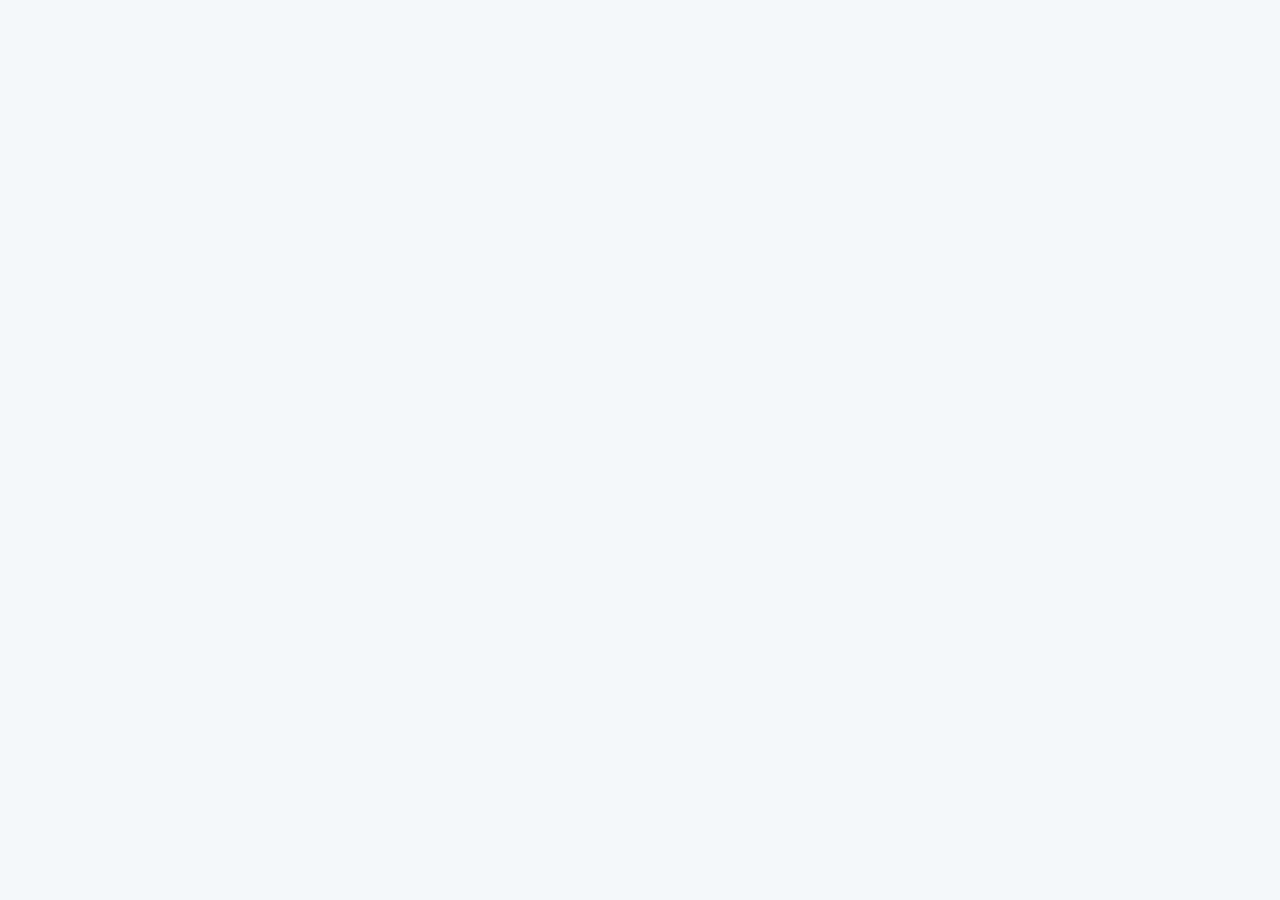
==== pages/login.html @ 06ba6242 "tayyor" ====
<!DOCTYPE html>
<html lang="en">
  <head>
    <meta charset="UTF-8" />
    <meta name="viewport" content="width=device-width, initial-scale=1.0" />
    <title>Document</title>
    <link rel="stylesheet" href="../css/min.css" />
  </head>
  <body></body>
</html>
---- css/min.css ----
@import url("https://fonts.googleapis.com/css2?family=Roboto:wght@400;500;700&display=swap");

:root {
  --roboto: "Roboto", sans-serif;
  --white: #ffffff;
  --black-alpha: rgba(0, 0, 0, 0.85);
  --text-sm: #444150;
  --01-bab-3: #01bab3;
  --bg-color: #f4f8fa;
}

* {
  margin: 0;
  padding: 0;
  box-sizing: border-box;
}

html {
  scroll-behavior: smooth;
}
body {
  background-color: var(--bg-color);
  font-family: var(--roboto);
  font-weight: 400;
}
/* input */
input::placeholder {
  opacity: 0.5;
}
.gander-label {
  opacity: 0.5;
}
input:focus {
  outline-color: #01bab3;
}
/* container */
.container {
  max-width: 1168px;
  margin: 0 auto;
}

.form-option {
  padding: 40px;
}
.navbar {
  width: 100%;
  background-color: var(--white);
  padding: 20px 0px;
  box-shadow: 0px 1px 1px rgba(0, 0, 0, 0.212);
}
.navigation {
  display: flex;
  justify-content: flex-start;
  align-items: center;
  height: 56px;
}
.logo-link {
  height: 56px;
  margin: 9px 352px 0px 0px;
}
.nav-list {
  height: 56px;
  display: flex;
  justify-content: flex-start;
  align-items: center;
  padding: 16px 0px;
  gap: 50px;
  margin-right: 28px;
}
.nav-link {
  color: rgba(0, 0, 0, 0.85);
  font-size: 18px;
  font-weight: 400;
  text-decoration: none;
  transition: all 0.8s;
}
.nav-link:hover {
  color: var(--text-sm);
}
.btn-group {
  display: flex;
  gap: 24px;
  align-items: center;
  height: 56px;
  padding: 16px 0px;
}
.btn-link {
  font-family: var(--roboto);
  font-size: 14px;
  font-weight: 400;
  color: rgba(0, 0, 0, 0.65);
  text-decoration: none;
  border-radius: 5px;
  border: 1px solid var(--text-sm);
  padding: 5px 10px;
  display: inline-block;
  text-align: center;
}
.btn-link:hover {
  background-color: #444150;
  color: white;
}
.w-71 {
  width: 71px;
}
.w-138 {
  width: 138px;
}
.w-55 {
  width: 55px;
}
span {
  color: #01bab3;
}
.form-option {
  width: 496px;
  height: 859px;
  text-align: center;
  border-radius: 10px;
  background: var(--White, #fff);
  box-shadow: 0px 4px 56px 0px rgba(0, 0, 0, 0.04),
    0px 12px 16px 0px rgba(0, 0, 0, 0.04);
  margin: 25px auto;
}
.logo-form {
  display: inline-block;
  padding-bottom: 24px;
}
.gander-label {
  border: 1px solid #01bab3;
}
.form__header {
  color: rgba(0, 0, 0, 0.85);
  font-family: var(--roboto);
  font-size: 29px;
  font-weight: 700;
  margin-bottom: 24px;
}
.form__paragriph {
  color: #444150;
  font-family: var(--roboto);
  font-size: 16px;
  font-style: normal;
  font-weight: 400;
  line-height: 26px; /* 162.5% */
  margin-bottom: 56px;
}
.form-link {
  color: var(--01-bab-3);
  font-family: var(--roboto);
  font-size: 16px;
  font-weight: 600;
  line-height: 26px; /* 162.5% */
  margin-left: 10px;
}
.form-name {
  display: flex;
  justify-content: space-between;
  gap: 16px;
  margin-bottom: 24px;
  color: #444150;
  font-family: var(--roboto);
  font-size: 16px;
  font-style: normal;
  font-weight: 600;
  line-height: 24px; /* 150% */
}
label {
  display: block;
  text-align: left;
}
.input-name {
  width: 200px;
  padding: 10px 10px 14px 16px;
  border-radius: 6px;
  border: 1px solid #d9d9d9;
  background: #fbfbfb;
  color: #444150;
  font-family: var(--roboto);
  font-size: 16px;
  font-weight: 400;
  line-height: 24px; /* 150% */
  margin-top: 8px;
}
.input-name::placeholder {
  text-transform: capitalize;
}
.brithday {
  display: block;
  width: 100%;
}
.brith-group {
  margin-bottom: 24px;
  color: #444150;
  font-family: var(--roboto);
  font-size: 16px;
  font-style: normal;
  font-weight: 600;
  line-height: 24px; /* 150% */
}
.brith-input {
  padding: 14px 16px;
  width: 100%;
  margin-top: 10px;
  border-radius: 6px;
  border: 1px solid #d9d9d9;
  background: #fbfbfb;
}
.gander-body {
  text-align: left;
  width: 100%;
  color: #444150;
  font-family: var(--roboto);
  font-size: 16px;
  font-style: normal;
  font-weight: 600;
  line-height: 24px; /* 150% */
}
.gander-main {
  display: flex;
  gap: 16px;
}
.gander-label {
  margin-bottom: 24px;
  border-radius: 4px;
  background: #fff;
  padding: 14px 16px;
  border-radius: 4px;
  border: 1px solid #d9d9d9;
  background: #fbfbfb;
  width: 200px;
  display: flex;
  align-items: center;
  gap: 20px;
}
.gander-input {
  width: 20px;
  height: 20px;
  background: var(--01-bab-3);
}
.gander-label:hover:checked {
  border: 2px solid var(--01-bab-3, #01bab3);
}
.sk-label {
  display: block;
  width: 100%;
  color: #444150;
  font-family: var(--roboto);
  font-size: 16px;
  font-style: normal;
  font-weight: 600;
  line-height: 24px; /* 150% */
  text-transform: capitalize;
}
.login-input,
.promo {
  margin-top: 10px;
  margin-bottom: 24px;
  width: 100%;
  display: inline-block;
  padding: 10px 10px 14px 16px;
  border-radius: 6px;
  border: 1px solid #d9d9d9;
  background: #fbfbfb;
  color: #444150;
  font-family: var(--roboto);
  font-size: 16px;
  font-weight: 400;
  line-height: 24px; /* 150% */
  margin-top: 8px;
}
.promo::placeholder {
  text-transform: capitalize;
}
.form-bottom {
  width: 100%;
  display: block;
}
.btn-form {
  width: 100%;
  margin-top: 10px;
  display: flex;
  gap: 24px;
  justify-content: center;
  align-items: center;
  color: var(--ffffff, #fff);
  text-align: center;
  font-family: var(--roboto);
  font-size: 18px;
  text-decoration: none;
  font-weight: 600;
  padding: 12px 151px;
  border-radius: 4px;
  background: var(--01-bab-3, #01bab3);
  border: none;
}
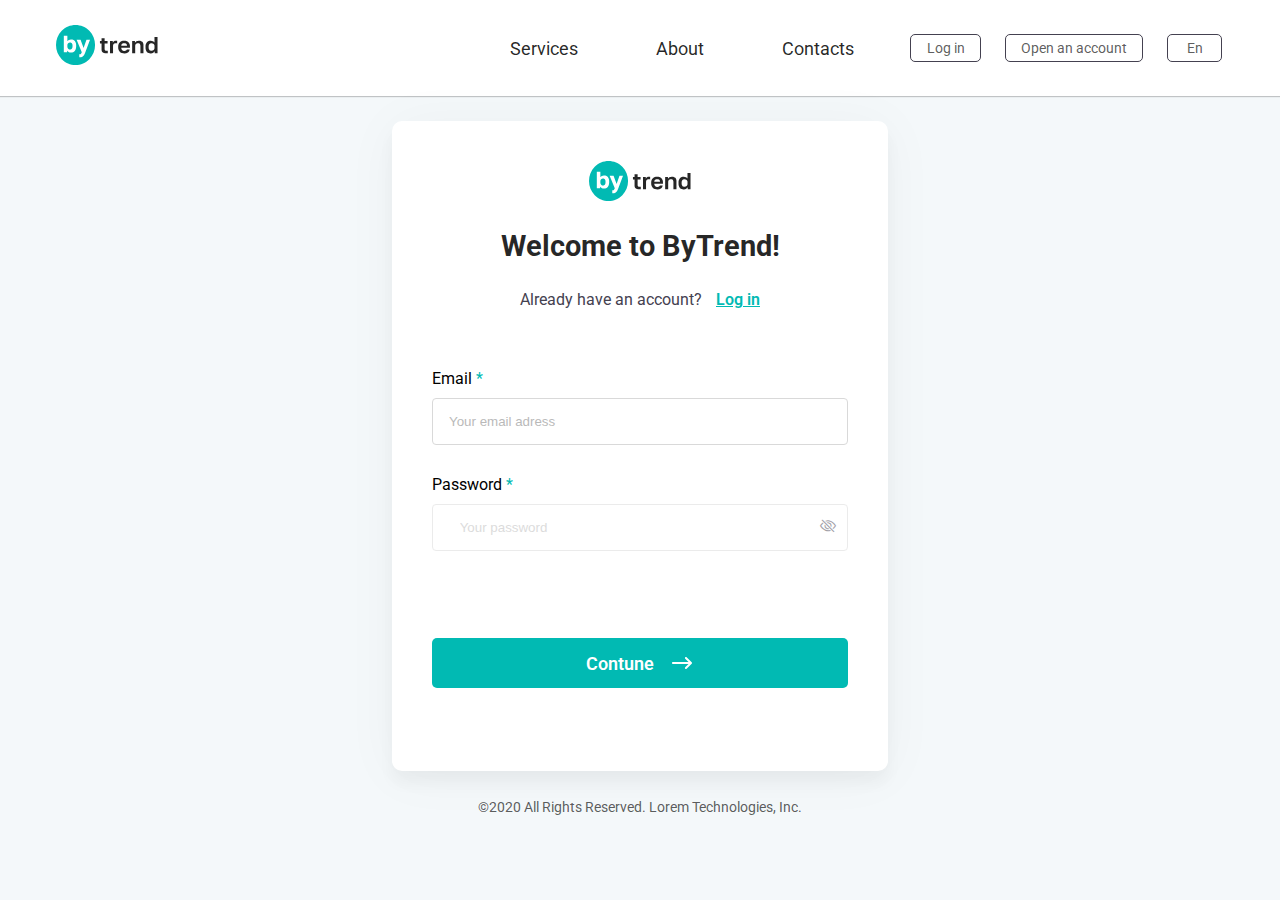
==== commit e17bbda6: "tayyor" ====
--- a/pages/login.html
+++ b/pages/login.html
@@ -3,8 +3,88 @@
   <head>
     <meta charset="UTF-8" />
     <meta name="viewport" content="width=device-width, initial-scale=1.0" />
-    <title>Document</title>
+    <title>Login-page</title>
+    <link rel="stylesheet" href="../css/login.css" />
+    <link
+      rel="stylesheet"
+      href="https://cdn.jsdelivr.net/npm/bootstrap-icons@1.3.0/font/bootstrap-icons.css" />
     <link rel="stylesheet" href="../css/min.css" />
   </head>
-  <body></body>
+  <body>
+    <header class="header">
+      <nav class="navbar">
+        <div class="container">
+          <div class="navigation">
+            <a href="#" class="logo-link">
+              <img src="../images/logo.svg" alt="logo" class="logo"
+            /></a>
+            <ul class="nav-list">
+              <li class="nav-list">
+                <a href="#" class="nav-link">Services</a>
+              </li>
+              <li class="nav-list"><a href="#" class="nav-link">About</a></li>
+              <li class="nav-list">
+                <a href="#" class="nav-link">Contacts</a>
+              </li>
+            </ul>
+            <div class="btn-group">
+              <a href="login.html" class="btn-link w-71">Log in</a>
+              <a href="#" class="btn-link w-138">Open an account</a
+              ><a href="#" class="btn-link w-55">En</a>
+            </div>
+          </div>
+        </div>
+      </nav>
+    </header>
+
+    <main class="main">
+      <div class="container">
+        <div class="form-option form-input-option">
+          <a href="#" class="logo-form">
+            <img src="../images/logo.svg" alt="" />
+          </a>
+          <h1 class="form__header">Welcome to ByTrend!</h1>
+          <p class="form__paragriph">
+            Already have an account? <a href="#" class="form-link">Log in</a>
+          </p>
+          <form action="">
+            <div class="mb-30">
+              <label for="email" class="email-label"
+                >Email <span>*</span>
+                <input
+                  type="email"
+                  name="email"
+                  id="email"
+                  placeholder="Your email adress"
+                  class="form-input-email" />
+              </label>
+            </div>
+            <div class="mb-56">
+              <label for="password">Password <span>*</span></label>
+              <div class="password-box">
+                <input
+                  type="password"
+                  id="password"
+                  placeholder="Your password" />
+                <i class="bi bi-eye-slash" id="toggle-password"></i>
+              </div>
+            </div>
+            <div>
+              <button type="submit" class="btn-submit">
+                contune <img src="../images/arrow-r.svg" alt="" />
+              </button>
+            </div>
+          </form>
+        </div>
+      </div>
+    </main>
+    <footer>
+      <div class="container">
+        <p class="footer-paragriph">
+          ©2020 All Rights Reserved. Lorem Technologies, Inc.
+        </p>
+      </div>
+    </footer>
+    <script src="../js/main.js"></script>
+  </body>
 </html>
--- a/css/login.css
+++ b/css/login.css
@@ -0,0 +1,80 @@
+* {
+  margin: 0;
+  padding: 0;
+  box-sizing: border-box;
+}
+.form-input-option {
+  height: 650px !important;
+}
+.password-box {
+  width: 100%;
+  border-radius: 4px;
+  border: 1px solid #d9d9d9;
+  background: #fff;
+  margin-top: 10px;
+  opacity: 0.5;
+  color: #444150;
+  font-family: var(--roboto);
+  font-size: 16px;
+  font-style: normal;
+  font-weight: 400;
+  line-height: 24px; /* 150% */
+}
+#password {
+  width: 90%;
+  height: auto;
+  padding: 15px 16px 15px 16px;
+  outline: none;
+  border: none;
+}
+.email-label {
+  display: inline-block;
+  width: 100%;
+  text-align: left;
+}
+.form-input-email {
+  padding: 15px 16px 15px 16px;
+  display: inline-block;
+  width: 100%;
+  border-radius: 4px;
+  border: 1px solid #d9d9d9;
+  background: #fff;
+  margin-top: 10px;
+}
+.mb-30 {
+  margin-bottom: 30px;
+}
+.mb-56 {
+  margin-bottom: 87px;
+}
+
+.btn-submit {
+  width: 100%;
+  padding: 13px 16px;
+  background: #01bab3;
+  color: white;
+  display: flex;
+  justify-content: center;
+  align-items: center;
+  gap: 16px;
+  border: none;
+  border-radius: 5px;
+  color: var(--ffffff, #fff);
+  text-align: center;
+  font-family: var(--roboto);
+  font-size: 18px;
+  font-style: normal;
+  font-weight: 600;
+  line-height: normal;
+  text-transform: capitalize;
+}
+.footer-paragriph {
+  text-align: center;
+  color: rgba(0, 0, 0, 0.65);
+  text-align: center;
+  font-family: var(--roboto);
+  font-size: 14px;
+  font-style: normal;
+  font-weight: 400;
+  line-height: 22px; /* 157.143% */
+}
